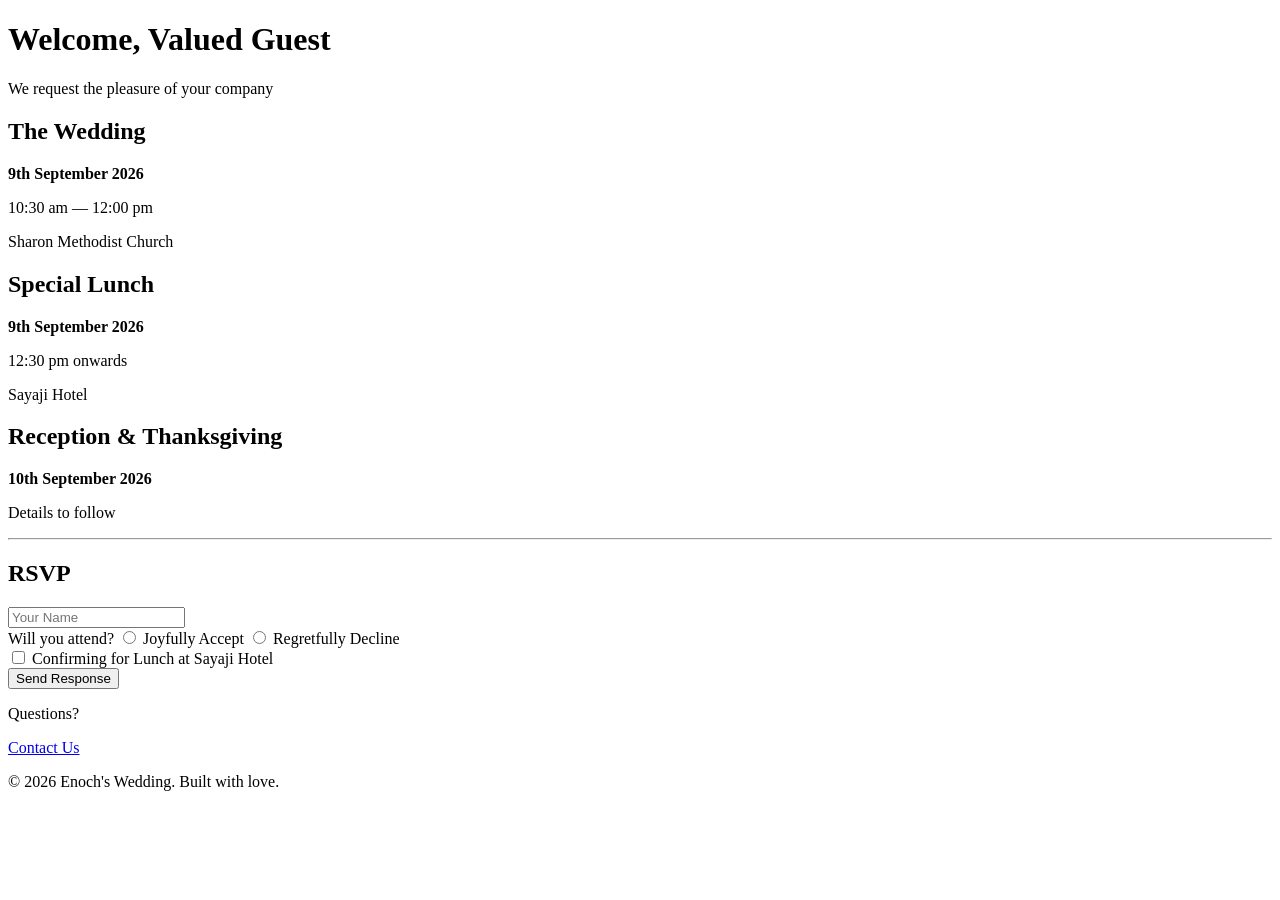
==== wedding_invitation.html @ d9968a59 "Add files via upload" ====
<!DOCTYPE html>
<html lang="en">
<head>
    <meta charset="UTF-8">
    <meta name="viewport" content="width=device-width, initial-scale=1.0">
    <title>Wedding Invitation | Enoch & Partner</title>
    <link rel="stylesheet" href="style.css">
    <link href="https://fonts.googleapis.com/css2?family=Lato:wght@300;400&family=Playfair+Display:ital,wght@0,400;0,700;1,400&display=swap" rel="stylesheet">
</head>
<body>

    <header class="hero">
        <div class="overlay">
            <h1 id="greeting">Welcome, Valued Guest</h1>
            <p class="subtitle">We request the pleasure of your company</p>
        </div>
    </header>

    <main class="container">
        <section class="details">
            <div class="card">
                <h2>The Wedding</h2>
                <p><strong>9th September 2026</strong></p>
                <p>10:30 am — 12:00 pm</p>
                <p>Sharon Methodist Church</p>
            </div>

            <div id="lunch-section" class="card hidden">
                <h2 class="accent-text">Special Lunch</h2>
                <p><strong>9th September 2026</strong></p>
                <p>12:30 pm onwards</p>
                <p>Sayaji Hotel</p>
            </div>

            <div class="card">
                <h2>Reception & Thanksgiving</h2>
                <p><strong>10th September 2026</strong></p>
                <p>Details to follow</p>
            </div>
        </section>

        <hr class="divider">

        <section class="rsvp-container">
            <h2>RSVP</h2>
            <form id="rsvpForm">
                <input type="text" id="formName" placeholder="Your Name" required>
                
                <div class="radio-group">
                    <label>Will you attend?</label>
                    <label><input type="radio" name="attendance" value="yes" required> Joyfully Accept</label>
                    <label><input type="radio" name="attendance" value="no"> Regretfully Decline</label>
                </div>

                <div id="lunch-rsvp" class="hidden">
                    <label class="checkbox-container">
                        <input type="checkbox" id="attendingLunch">
                        Confirming for Lunch at Sayaji Hotel
                    </label>
                </div>

                <button type="submit" class="btn-primary">Send Response</button>
            </form>
        </section>

        <section class="contact">
            <p>Questions?</p>
            <a href="mailto:macwanenoch@gmail.com" class="btn-secondary">Contact Us</a>
        </section>
    </main>

    <footer>
        <p>&copy; 2026 Enoch's Wedding. Built with love.</p>
    </footer>

    <script src="script.js"></script>
</body>
</html>
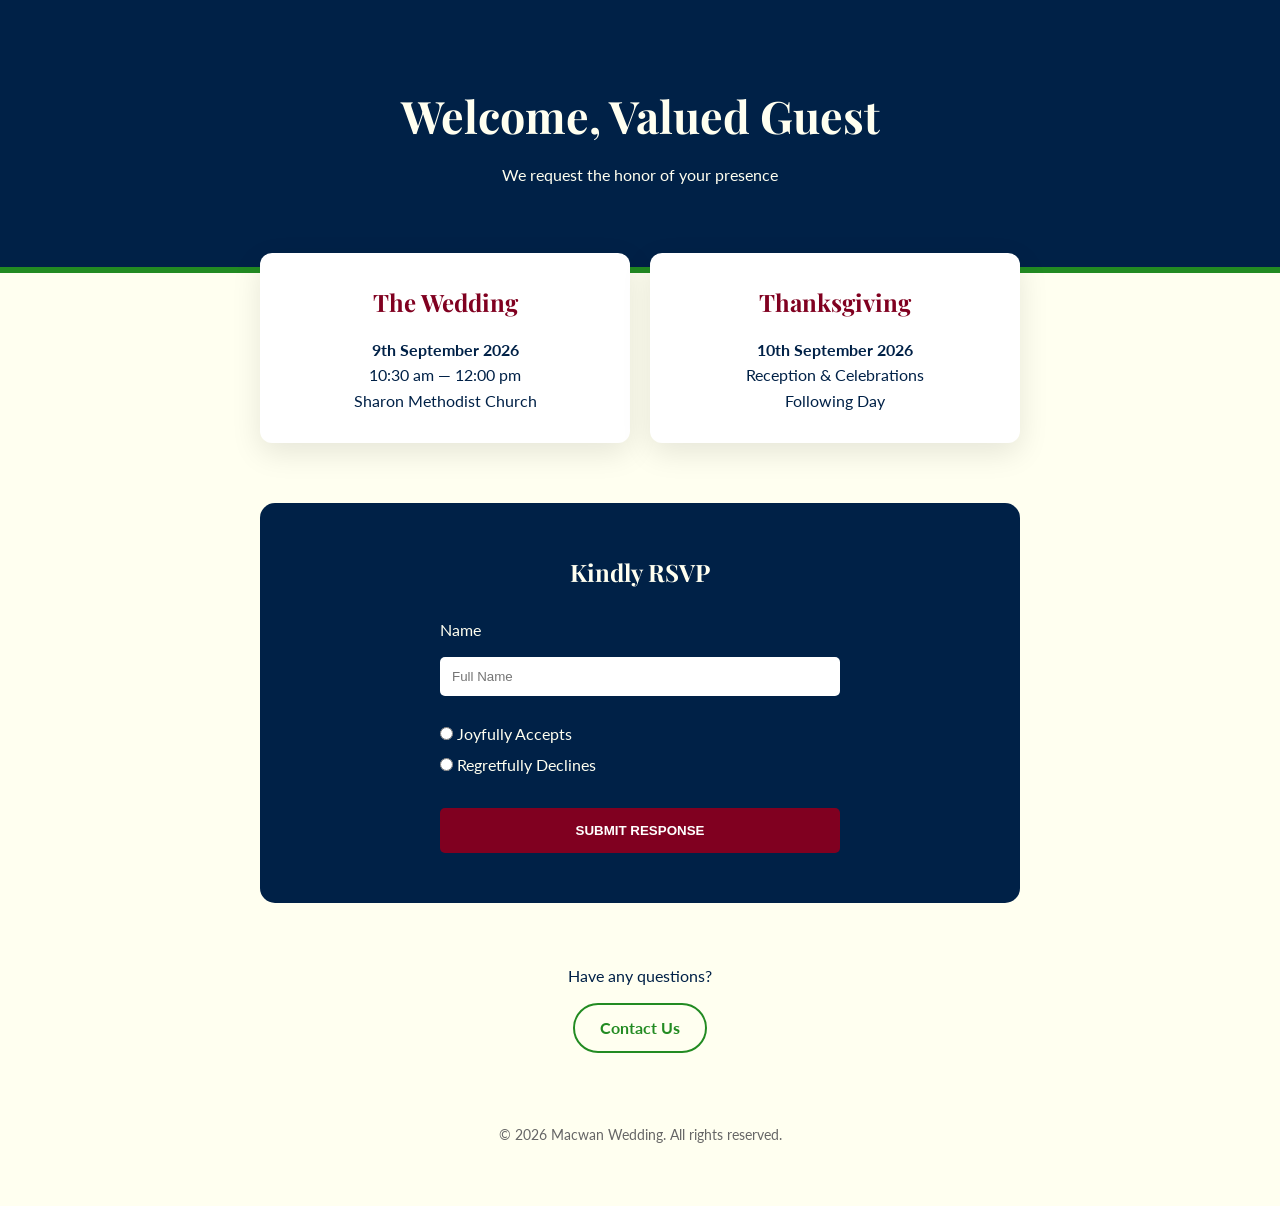
==== commit 2260f4d6: "Update wedding_invitation.html" ====
--- a/wedding_invitation.html
+++ b/wedding_invitation.html
@@ -3,21 +3,135 @@
 <head>
     <meta charset="UTF-8">
     <meta name="viewport" content="width=device-width, initial-scale=1.0">
-    <title>Wedding Invitation | Enoch & Partner</title>
-    <link rel="stylesheet" href="style.css">
+    <title>Wedding Invitation | 9th Sept 2026</title>
+    
     <link href="https://fonts.googleapis.com/css2?family=Lato:wght@300;400&family=Playfair+Display:ital,wght@0,400;0,700;1,400&display=swap" rel="stylesheet">
+
+    <style>
+        :root {
+            --navy: #002147;
+            --ivory: #FFFFF0;
+            --burgundy: #800020;
+            --forest-green: #228B22;
+        }
+
+        * { box-sizing: border-box; margin: 0; padding: 0; }
+
+        body {
+            font-family: 'Lato', sans-serif;
+            background-color: var(--ivory);
+            color: var(--navy);
+            line-height: 1.6;
+            text-align: center;
+        }
+
+        h1, h2 { font-family: 'Playfair Display', serif; }
+
+        .hero {
+            background-color: var(--navy);
+            color: var(--ivory);
+            padding: 80px 20px;
+            border-bottom: 6px solid var(--forest-green);
+        }
+
+        .hero h1 { font-size: 2.8rem; margin-bottom: 10px; }
+
+        .container {
+            max-width: 800px;
+            margin: 0 auto;
+            padding: 40px 20px;
+        }
+
+        .details-grid {
+            display: flex;
+            flex-wrap: wrap;
+            justify-content: center;
+            gap: 20px;
+            margin-top: -60px; /* Overlap effect */
+        }
+
+        .card {
+            background: white;
+            padding: 30px;
+            border-radius: 12px;
+            box-shadow: 0 10px 30px rgba(0,0,0,0.1);
+            flex: 1 1 250px;
+            min-width: 280px;
+        }
+
+        .card h2 { color: var(--burgundy); margin-bottom: 15px; }
+
+        .hidden { display: none !important; }
+
+        /* RSVP Form */
+        .rsvp-section {
+            background: var(--navy);
+            color: var(--ivory);
+            padding: 50px 20px;
+            border-radius: 15px;
+            margin: 60px 0;
+        }
+
+        .rsvp-section h2 { margin-bottom: 25px; }
+
+        form {
+            max-width: 400px;
+            margin: 0 auto;
+            display: flex;
+            flex-direction: column;
+            gap: 15px;
+            text-align: left;
+        }
+
+        input[type="text"] {
+            padding: 12px;
+            border-radius: 5px;
+            border: none;
+            width: 100%;
+        }
+
+        .radio-group { margin: 10px 0; }
+        .radio-group label { display: block; margin-bottom: 5px; cursor: pointer; }
+
+        .btn-primary {
+            background: var(--burgundy);
+            color: white;
+            border: none;
+            padding: 15px;
+            font-weight: bold;
+            cursor: pointer;
+            border-radius: 5px;
+            transition: 0.3s;
+            text-transform: uppercase;
+        }
+
+        .btn-primary:hover { opacity: 0.9; transform: translateY(-2px); }
+
+        .btn-contact {
+            display: inline-block;
+            text-decoration: none;
+            color: var(--forest-green);
+            border: 2px solid var(--forest-green);
+            padding: 10px 25px;
+            border-radius: 30px;
+            font-weight: bold;
+            transition: 0.3s;
+        }
+
+        .btn-contact:hover { background: var(--forest-green); color: white; }
+
+        footer { margin-top: 50px; padding: 20px; color: #666; font-size: 0.9rem; }
+    </style>
 </head>
 <body>
 
     <header class="hero">
-        <div class="overlay">
-            <h1 id="greeting">Welcome, Valued Guest</h1>
-            <p class="subtitle">We request the pleasure of your company</p>
-        </div>
+        <h1 id="greeting">Welcome, Valued Guest</h1>
+        <p>We request the honor of your presence</p>
     </header>
 
-    <main class="container">
-        <section class="details">
+    <div class="container">
+        <section class="details-grid">
             <div class="card">
                 <h2>The Wedding</h2>
                 <p><strong>9th September 2026</strong></p>
@@ -26,53 +140,98 @@
             </div>
 
             <div id="lunch-section" class="card hidden">
-                <h2 class="accent-text">Special Lunch</h2>
+                <h2>Special Lunch</h2>
                 <p><strong>9th September 2026</strong></p>
                 <p>12:30 pm onwards</p>
                 <p>Sayaji Hotel</p>
             </div>
 
             <div class="card">
-                <h2>Reception & Thanksgiving</h2>
+                <h2>Thanksgiving</h2>
                 <p><strong>10th September 2026</strong></p>
-                <p>Details to follow</p>
+                <p>Reception & Celebrations</p>
+                <p>Following Day</p>
             </div>
         </section>
 
-        <hr class="divider">
-
-        <section class="rsvp-container">
-            <h2>RSVP</h2>
+        <section class="rsvp-section">
+            <h2>Kindly RSVP</h2>
             <form id="rsvpForm">
-                <input type="text" id="formName" placeholder="Your Name" required>
-                
+                <label for="formName">Name</label>
+                <input type="text" id="formName" required placeholder="Full Name">
+
                 <div class="radio-group">
-                    <label>Will you attend?</label>
-                    <label><input type="radio" name="attendance" value="yes" required> Joyfully Accept</label>
-                    <label><input type="radio" name="attendance" value="no"> Regretfully Decline</label>
+                    <label><input type="radio" name="attending" value="yes" required> Joyfully Accepts</label>
+                    <label><input type="radio" name="attending" value="no"> Regretfully Declines</label>
                 </div>
 
                 <div id="lunch-rsvp" class="hidden">
-                    <label class="checkbox-container">
-                        <input type="checkbox" id="attendingLunch">
-                        Confirming for Lunch at Sayaji Hotel
+                    <label style="color: #FFD700;">
+                        <input type="checkbox" id="lunchCheck"> Confirming for Lunch at Sayaji Hotel
                     </label>
                 </div>
 
-                <button type="submit" class="btn-primary">Send Response</button>
+                <button type="submit" class="btn-primary">Submit Response</button>
             </form>
         </section>
 
-        <section class="contact">
-            <p>Questions?</p>
-            <a href="mailto:macwanenoch@gmail.com" class="btn-secondary">Contact Us</a>
+        <section>
+            <p style="margin-bottom: 15px;">Have any questions?</p>
+            <a href="mailto:macwanenoch@gmail.com" class="btn-contact">Contact Us</a>
         </section>
-    </main>
-
-    <footer>
-        <p>&copy; 2026 Enoch's Wedding. Built with love.</p>
-    </footer>
-
-    <script src="script.js"></script>
+
+        <footer>
+            <p>&copy; 2026 Macwan Wedding. All rights reserved.</p>
+        </footer>
+    </div>
+
+    <script>
+        /** * GUEST LIST CONFIGURATION
+         * Add your guests here. The key (e.g. "JohnDoe") 
+         * is what you put in the URL: ?name=JohnDoe
+         */
+        const guestList = {
+            "Enoch": { name: "Enoch Macwan", lunch: true },
+            "JohnDoe": { name: "John Doe", lunch: true },
+            "JaneSmith": { name: "Jane Smith", lunch: false }
+        };
+
+        document.addEventListener('DOMContentLoaded', () => {
+            // Get URL Parameter
+            const params = new URLSearchParams(window.location.search);
+            const guestKey = params.get('name');
+
+            const greeting = document.getElementById('greeting');
+            const lunchSection = document.getElementById('lunch-section');
+            const lunchRSVP = document.getElementById('lunch-rsvp');
+            const formName = document.getElementById('formName');
+
+            // Logic to check guest list
+            if (guestKey && guestList[guestKey]) {
+                const guest = guestList[guestKey];
+                
+                // 1. Personalized Greeting
+                greeting.innerText = `Welcome, ${guest.name}`;
+                
+                // 2. Pre-fill name in form
+                formName.value = guest.name;
+
+                // 3. Conditional Lunch Visibility
+                if (guest.lunch) {
+                    lunchSection.classList.remove('hidden');
+                    lunchRSVP.classList.remove('hidden');
+                }
+            } else {
+                // Default fallback
+                greeting.innerText = "Welcome, Valued Guest";
+            }
+
+            // Simple Form Handling
+            document.getElementById('rsvpForm').addEventListener('submit', (e) => {
+                e.preventDefault();
+                alert("Thank you! Your response has been received.");
+            });
+        });
+    </script>
 </body>
-</html>+</html>
